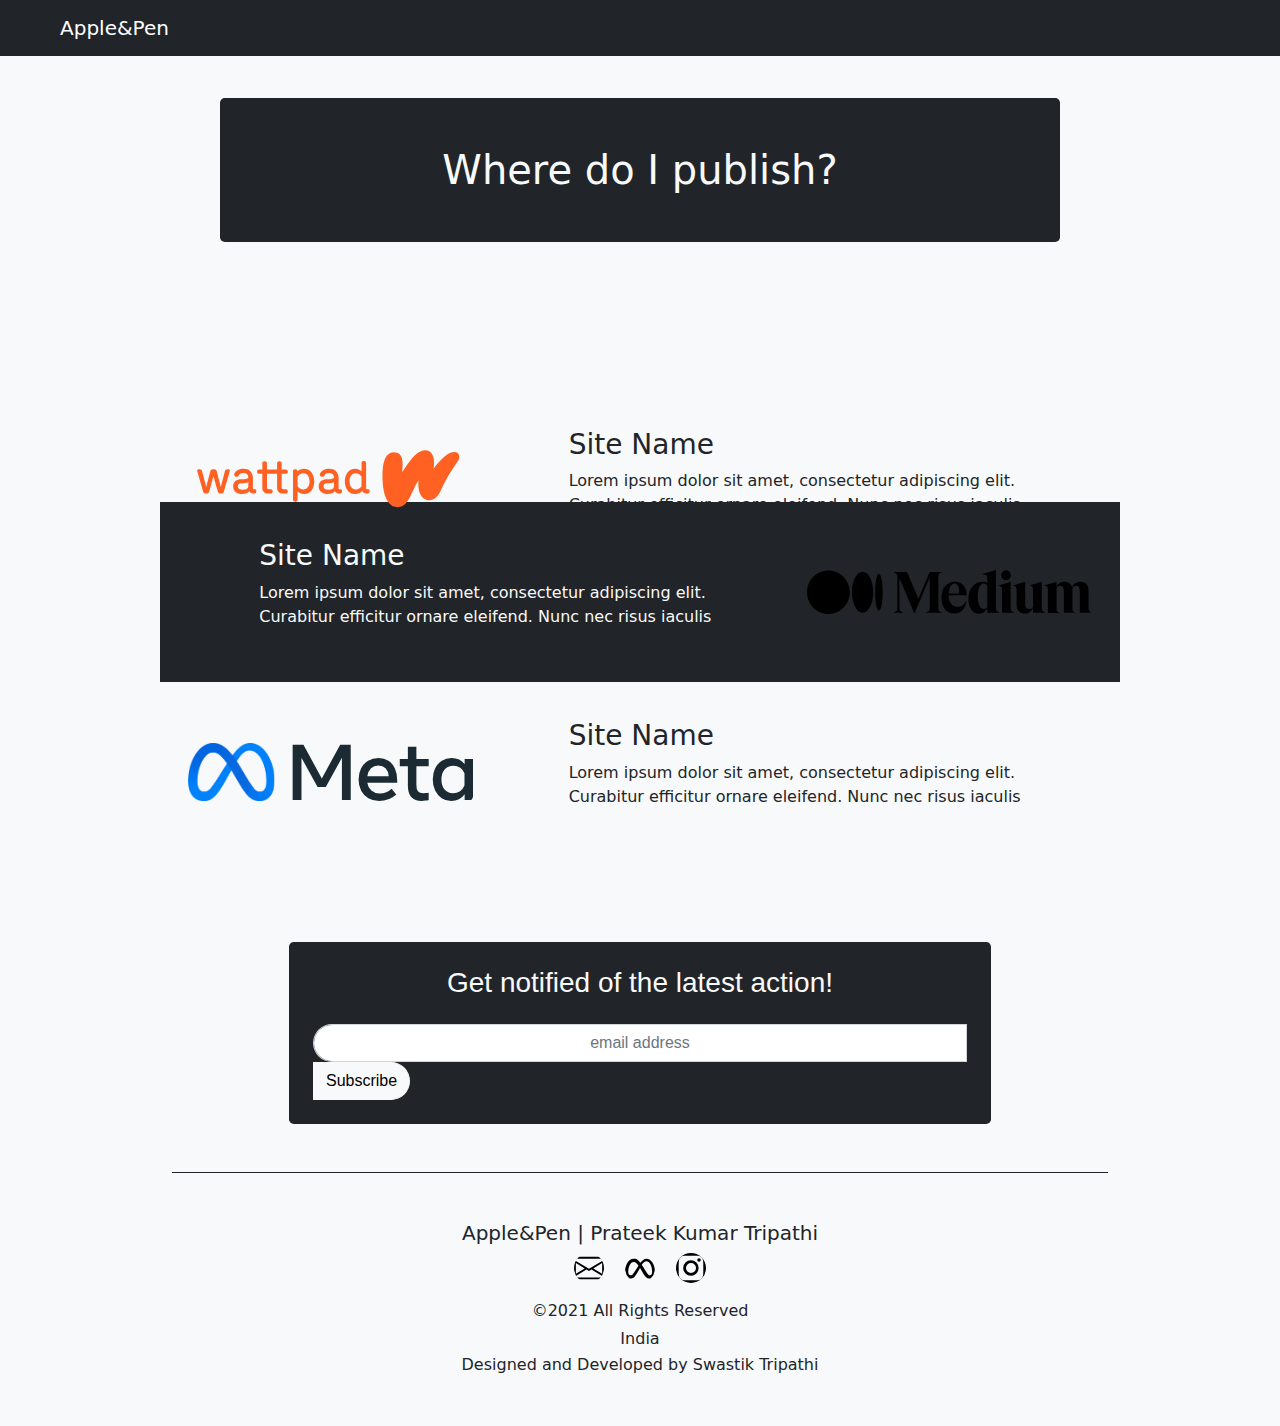
==== read.html @ c9ad8d78 "Update read.html" ====
<!doctype html>
<html lang="en">
  <head>
    <meta charset="UTF-8">
    <meta name="viewport" content="width=device-width, initial-scale=1.0">
    <title>Apple&Pen</title>
    <link rel="icon" type="image/x-icon" href="./assets/images/favicon.ico">
    
    <link rel="stylesheet" href="./vendor/bootstrap/bootstrap.css">
    <link rel="stylesheet" href="./assets/styles.css">
    
    <style>
      a:hover {
        text-decoration: none;
      }
    </style>
  </head>
  <body class="bg-light">
    <div id="mainBody" class="container-fluid">
      <nav class="navbar navbar-expand-lg fixed-top navbar-dark bg-dark">
        <div class="container-fluid mx-md-5">
          <a class="navbar-brand" href="./index.html">
            <img src=""><span>Apple&Pen</span>
          </a>          
        </div>
      </nav>
      
      <h1 class="bg-dark text-light text-center p-2 p-md-5 my-2 m-md-5 rounded-3">Where do I publish?</h1>
      
      <div id="publishers" style="margin-top: 5rem; margin-bottom: 5rem;">
        <a href="#">
          <div class="row bg-light text-dark p-1 p-md-3">
            <div class="col col-4 d-flex justify-content-center align-items-center">
              <img src="./assets/images/wattpad-logo-colored.svg" alt="publisher" class="img img-fluid w-100 h-100 rounded-3">
            </div>
            <div class="col col-8 d-flex justify-content-center align-items-center">
              <div>
                <h3>Site Name</h3>
                <p>Lorem ipsum dolor sit amet, consectetur adipiscing elit. <br/>Curabitur efficitur ornare eleifend. Nunc nec risus iaculis</p>
              </div>
            </div>
          </div>
        </a>
        <a href="#">
          <div class="row bg-dark text-light p-1 p-md-3">
            <div class="col col-8 d-flex justify-content-center align-items-center">
              <div>
                <h3>Site Name</h3>
                <p>Lorem ipsum dolor sit amet, consectetur adipiscing elit. <br/>Curabitur efficitur ornare eleifend. Nunc nec risus iaculis</p>
              </div>
            </div>
            <div class="col col-4 d-flex justify-content-center align-items-center">
              <img src="./assets/images/medium-logo-colored.svg" alt="publisher" class="img img-fluid w-100 rounded-3">
            </div>
          </div>
        </a>
        <a href="#">
          <div class="row bg-light text-dark p-1 p-md-3">
            <div class="col col-4 d-flex justify-content-center align-items-center">
              <img src="./assets/images/meta-logo-colored.svg" alt="publisher" class="img img-fluid w-100 rounded-3">
            </div>
            <div class="col col-8 d-flex justify-content-center align-items-center">
              <div>
                <h3>Site Name</h3>
                <p>Lorem ipsum dolor sit amet, consectetur adipiscing elit. <br/>Curabitur efficitur ornare eleifend. Nunc nec risus iaculis</p>
              </div>
            </div>
          </div>
        </a>
			</div>
      
			<!-- Mailchimp subscribe form -->
      <section id="subscribe" class="subscribe p-4 mt-0 mb-5 rounded-3 bg-dark text-light w-75 mx-auto">
				<!-- Begin Mailchimp Signup Form -->
				<link href="//cdn-images.mailchimp.com/embedcode/horizontal-slim-10_7.css" rel="stylesheet" type="text/css">
				<style type="text/css">
					#mc_embed_signup{background:#fff; clear:left; font:14px Helvetica,Arial,sans-serif; width:100%;}
					/* Add your own Mailchimp form style overrides in your site stylesheet or in this style block.
						 We recommend moving this block and the preceding CSS link to the HEAD of your HTML file. */
				</style>
				<div id="mc_embed_signup" class="bg-dark text-light">
					<h3 class="text-center mb-2">Get notified of the latest action!</h3>
					<form action="https://github.us20.list-manage.com/subscribe/post?u=c9822c4c4043ec5ae8eb82629&amp;id=b5cadbae41" method="post" id="mc-embedded-subscribe-form" name="mc-embedded-subscribe-form" class="validate" target="_blank" novalidate>
						<div id="mc_embed_signup_scroll">
							<label for="mce-EMAIL"></label>
							<input type="email" value="" name="EMAIL" class="email rounded-pill rounded-end form-control px-2 text-center" id="mce-EMAIL" placeholder="email address" required>
							<!-- real people should not fill this in and expect good things - do not remove this or risk form bot signups-->
							<div style="position: absolute; left: -5000px;" aria-hidden="true"><input type="text" name="b_c9822c4c4043ec5ae8eb82629_b5cadbae41" tabindex="-1" value=""></div>
							<div class="clear"><input type="submit" value="Subscribe" name="subscribe" id="mc-embedded-subscribe" class="button btn btn-light bg-light rounded-pill rounded-start"></div>
						</div>
					</form>
				</div>
				<!--End mc_embed_signup-->
			</section>


      <footer class="text-center p-5">
        <h5><a href="#">Apple&Pen | Prateek&nbsp;Kumar&nbsp;Tripathi</a></h5>
        <div id="social" class="mb-3 text-center mb-1">            
            <a href="#"><img src="./assets/images/envelope.svg" alt="gmail-social" class="mx-2 b rounded-circle"></a>
            <a href="#"><img src="./assets/images/meta.svg" alt="meta-social" class="mx-2 b rounded-circle"></a>
            <a href="#"><img src="./assets/images/instagram.svg" alt="insta-social" class="mx-2 b rounded-circle"></a>
          </div>
        <p class="mb-1">&copy;2021 All Rights Reserved</p>
        <p class="mb-1">India</p>
        <h6 class="mb-1">Designed and Developed by <span class="text-dark">Swastik&nbsp;Tripathi</span><a href="#"><img src=""></a></h6>
      </footer>
      
    </div>
    
    <script src="./vendor/jquery/jquery3.6.0.js"></script>
    <script src="./vendor/bootstrap/bootstrap.bundle.js"></script>
    <script src="./assets/scripts.js"></script>
  </body>
</html>
---- assets/styles.css ----
body {
    height: 100%;
    padding-top: 50px;
}
a, a:hover {
    color: rgba(var(--bs-dark-rgb));
}
a {
    text-decoration: none;
}
a:hover {
    text-decoration: underline;
}
@media (min-width: 768px) {
    #mainBody {
        width: 75%;
    }
}
header {
    height: 100vh;
    background: #ffffff url('./images/headerImg2.jpg') center no-repeat;
    background-attachment: fixed;
    background-size: cover;
}
#headerHero {
    width: 75%;
}
#social img {
    width: 30px;
}

section {
    padding: 5rem 2rem 5rem 2rem !important;
}

#aboutMe {
    background: #ffffff url("./images/aboutMeImg.jpg") center no-repeat;
    background-size: cover;
    background-attachment: fixed;
}

#news h1 {
    position: relative;
}
@media (min-width: 768px) {
    #news h1 {
    transform: rotate(270deg);
    }
}

#works div.position-absolute {
    width: 90%;
    height: 40%;
    bottom: -250px;
    right: 0;
    transition: all 0.4s ease-in-out;
}
#works div.position-relative img {
    transition: all 0.2s ease-in-out;
}
#works .overlay {
    transition: all 0.2s ease-in-out;
}
#works div.position-relative:hover .overlay {
    position: fixed;
    width: 100%;
    height: 100%;
    top: 0;
    left: 0;
    right: 0;
    bottom: 0;
    background-color: rgba(248,249,250,0.3);
}
#works div.position-relative:hover div.position-absolute {
    bottom: 0;
    right: 0;
  }
  

#testimonials {
    margin-bottom: 5rem;
}
.testimonials .testimonials-carousel, .testimonials .testimonials-slider {
    overflow: hidden;
  }
.testimonials .testimonials-carousel, .testimonials .testimonials-slider {
    overflow: hidden;
}
.testimonials .testimonial-item {
    box-sizing: content-box;
    text-align: center;
    min-height: 320px;
}
.testimonials .testimonial-item .testimonial-img {
    width: 90px;
    border-radius: 50%;
    margin: 0 auto;
}
.testimonials .testimonial-item h3 {
    font-size: 18px;
    font-weight: bold;
    margin: 10px 0 5px 0;
    color: #111;
}
.testimonials .testimonial-item h4 {
    font-size: 14px;
    color: #999;
    margin: 0;
}
.testimonials .testimonial-item .quote-icon-left, .testimonials .testimonial-item .quote-icon-right {
    color: #d5e9f2;
    font-size: 26px;
}
.testimonials .testimonial-item .quote-icon-left {
    display: inline-block;
    left: -5px;
    position: relative;
}
.testimonials .testimonial-item .quote-icon-right {
    display: inline-block;
    right: -5px;
    position: relative;
    top: 10px;
}
.testimonials .testimonial-item p {
    font-style: italic;
    margin: 0 15px 15px 15px;
    padding: 20px;
    background: #fff;
    position: relative;
    margin-bottom: 35px;
    border-radius: 6px;
    box-shadow: 0px 2px 15px rgba(0, 0, 0, 0.1);
}
.testimonials .testimonial-item p::after {
    content: "";
    width: 0;
    height: 0;
    border-top: 20px solid #fff;
    border-right: 20px solid transparent;
    border-left: 20px solid transparent;
    position: absolute;
    bottom: -20px;
    left: calc(50% - 20px);
}
.testimonials .swiper-pagination {
    margin-top: 20px;
    position: relative;
}
.testimonials .swiper-pagination .swiper-pagination-bullet {
    width: 12px;
    height: 12px;
    background-color: #fff;
    opacity: 1;
    border: 1px solid #67b0d1;
}
.testimonials .swiper-pagination .swiper-pagination-bullet-active {
    background-color: #67b0d1;
}

#publishers > a > div{
    height: 30vh;
}
@media (min-width: 768px) {
    #publishers > a > div{
        height: 20vh;
    }
}

footer {
    border-top: 1px solid rgba(var(--bs-dark-rgb));
}
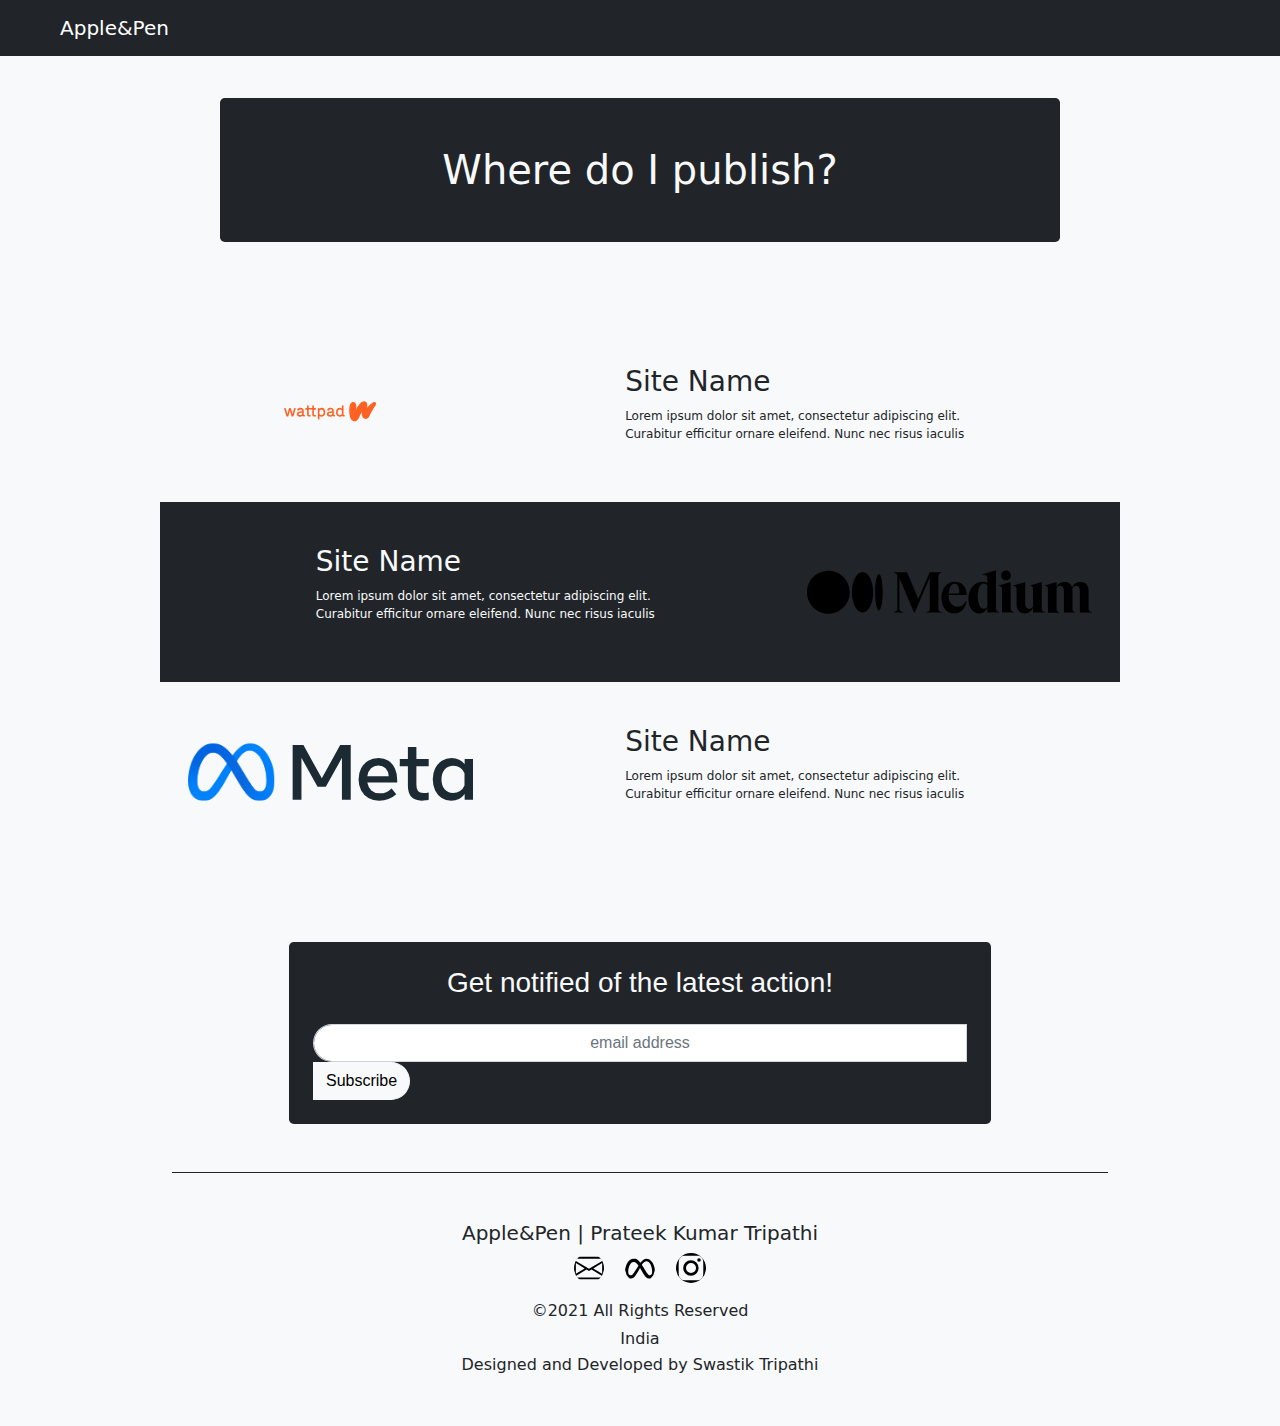
==== commit 0b3fefec: "Update read.html" ====
--- a/read.html
+++ b/read.html
@@ -31,7 +31,7 @@
         <a href="#">
           <div class="row bg-light text-dark p-1 p-md-3">
             <div class="col col-4 d-flex justify-content-center align-items-center">
-              <img src="./assets/images/wattpad-logo-colored.svg" alt="publisher" class="img img-fluid w-100 h-100 rounded-3">
+              <img src="./assets/images/wattpad-logo-colored.svg" alt="publisher" class="img img-fluid rounded-3">
             </div>
             <div class="col col-8 d-flex justify-content-center align-items-center">
               <div>
@@ -50,14 +50,14 @@
               </div>
             </div>
             <div class="col col-4 d-flex justify-content-center align-items-center">
-              <img src="./assets/images/medium-logo-colored.svg" alt="publisher" class="img img-fluid w-100 rounded-3">
+              <img src="./assets/images/medium-logo-colored.svg" alt="publisher" class="img img-fluid rounded-3">
             </div>
           </div>
         </a>
         <a href="#">
           <div class="row bg-light text-dark p-1 p-md-3">
             <div class="col col-4 d-flex justify-content-center align-items-center">
-              <img src="./assets/images/meta-logo-colored.svg" alt="publisher" class="img img-fluid w-100 rounded-3">
+              <img src="./assets/images/meta-logo-colored.svg" alt="publisher" class="img img-fluid rounded-3">
             </div>
             <div class="col col-8 d-flex justify-content-center align-items-center">
               <div>
--- a/assets/styles.css
+++ b/assets/styles.css
@@ -160,12 +160,16 @@
 
 #publishers > a > div{
     height: 30vh;
+    font-size: 75%;
 }
 @media (min-width: 768px) {
     #publishers > a > div{
         height: 20vh;
     }
 }
+#publishers img {
+    height: 100px;
+}
 
 footer {
     border-top: 1px solid rgba(var(--bs-dark-rgb));
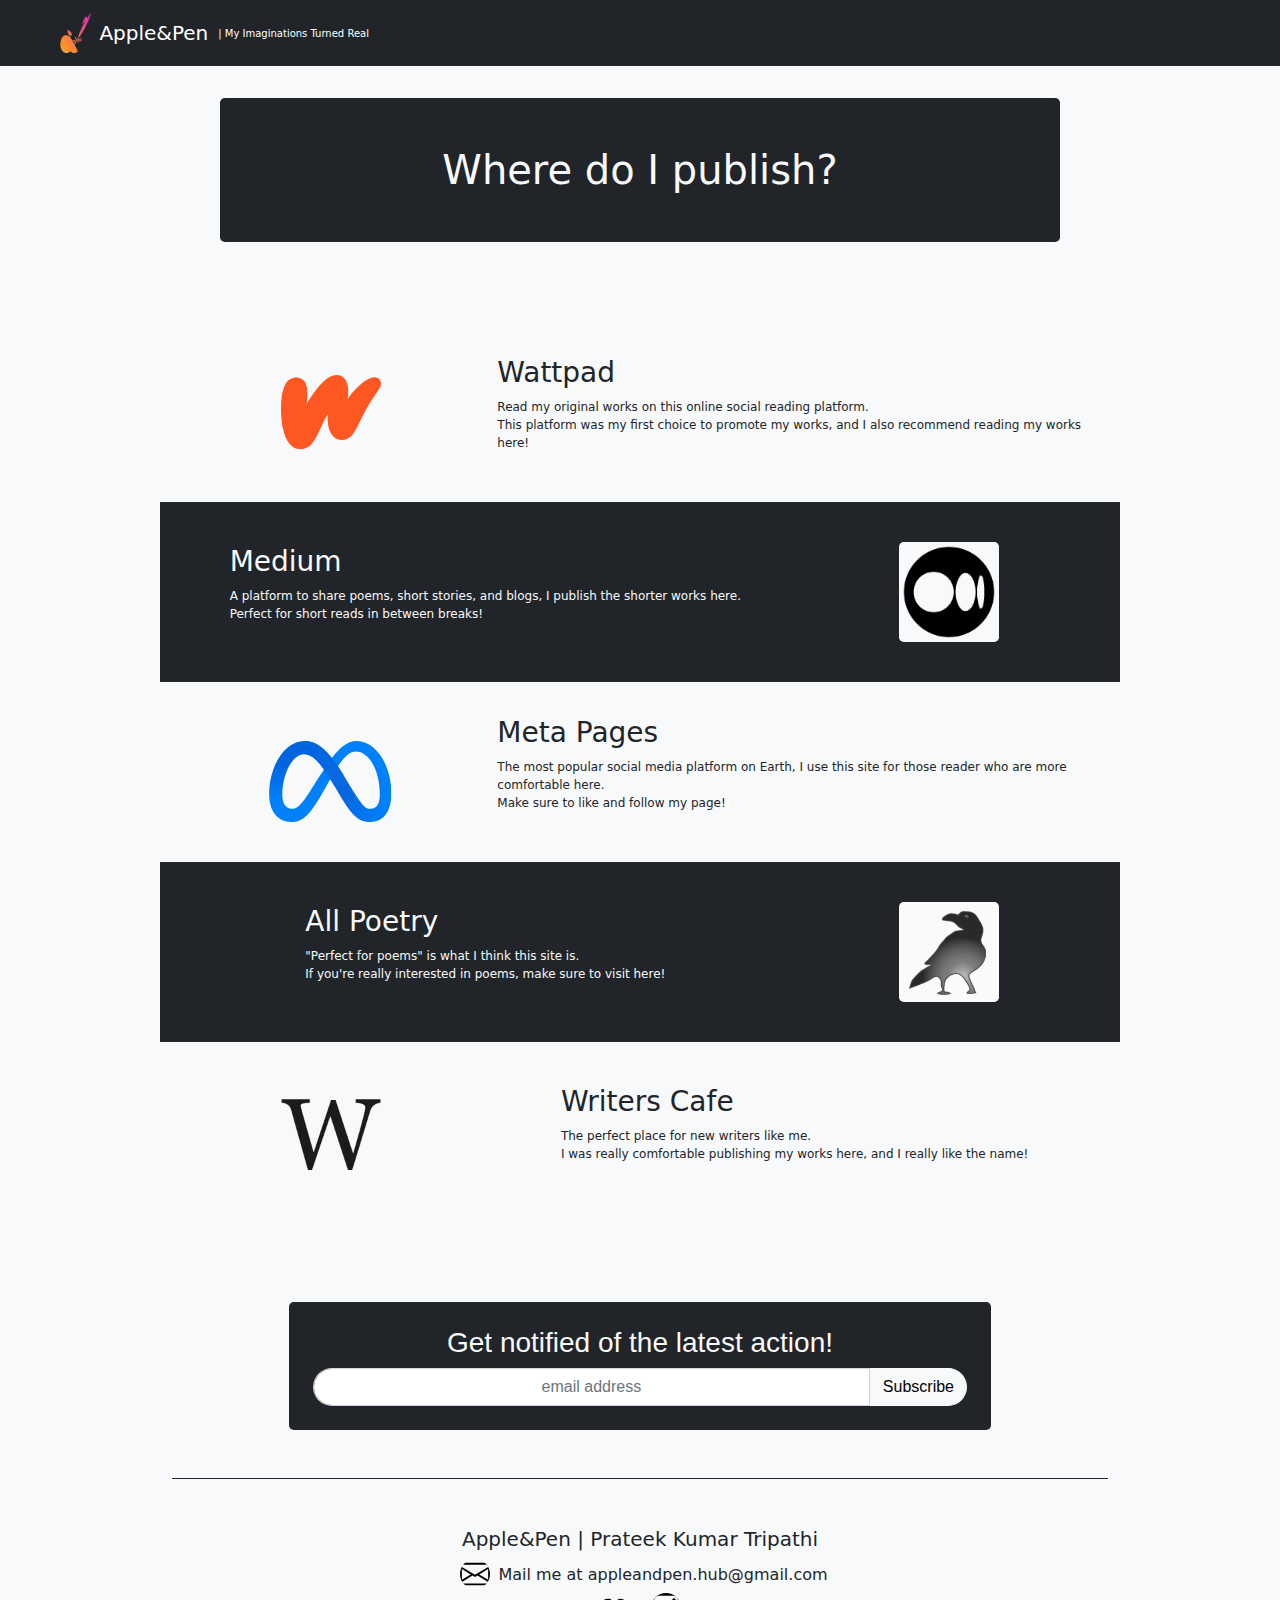
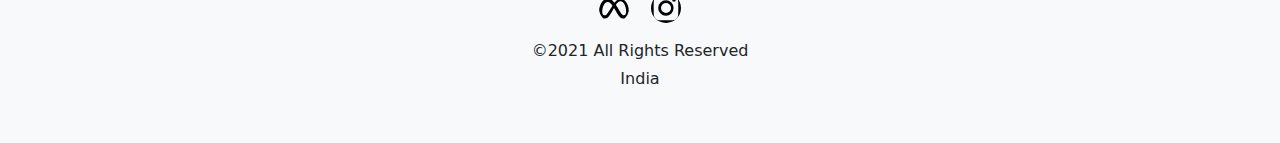
==== commit 6b66aada: "Add files via upload" ====
--- a/read.html
+++ b/read.html
@@ -4,7 +4,7 @@
     <meta charset="UTF-8">
     <meta name="viewport" content="width=device-width, initial-scale=1.0">
     <title>Apple&Pen</title>
-    <link rel="icon" type="image/x-icon" href="./assets/images/favicon.ico">
+    <link rel="icon" type="image/x-icon" href="assets/images/favicon.png">
     
     <link rel="stylesheet" href="./vendor/bootstrap/bootstrap.css">
     <link rel="stylesheet" href="./assets/styles.css">
@@ -19,50 +19,76 @@
     <div id="mainBody" class="container-fluid">
       <nav class="navbar navbar-expand-lg fixed-top navbar-dark bg-dark">
         <div class="container-fluid mx-md-5">
-          <a class="navbar-brand" href="./index.html">
-            <img src=""><span>Apple&Pen</span>
-          </a>          
+          <a class="navbar-brand d-flex align-items-center" href="#">
+            <img src="assets/images/favicon.png" class="me-2" style="height:40px"><span>Apple&Pen</span><span class="d-md-inline-block" style="font-size:50%; display:none">&emsp;| My Imaginations Turned Real</span>
+          </a>
         </div>
       </nav>
       
       <h1 class="bg-dark text-light text-center p-2 p-md-5 my-2 m-md-5 rounded-3">Where do I publish?</h1>
       
       <div id="publishers" style="margin-top: 5rem; margin-bottom: 5rem;">
-        <a href="#">
-          <div class="row bg-light text-dark p-1 p-md-3">
+        <a href="https://www.wattpad.com/user/PrateekKumarTripathi">
+          <div class="row bg-light text-dark p-1 p-md-3 p-md-3">
             <div class="col col-4 d-flex justify-content-center align-items-center">
               <img src="./assets/images/wattpad-logo-colored.svg" alt="publisher" class="img img-fluid rounded-3">
             </div>
             <div class="col col-8 d-flex justify-content-center align-items-center">
               <div>
-                <h3>Site Name</h3>
-                <p>Lorem ipsum dolor sit amet, consectetur adipiscing elit. <br/>Curabitur efficitur ornare eleifend. Nunc nec risus iaculis</p>
+                <h3>Wattpad</h3>
+                <p>Read my original works on this online social reading platform.<br/>This platform was my first choice to promote my works, and I also recommend reading my works here!</p>
               </div>
             </div>
           </div>
         </a>
-        <a href="#">
-          <div class="row bg-dark text-light p-1 p-md-3">
+        <a href="https://therealprateek.medium.com/">
+          <div class="row bg-dark text-light p-1 p-md-3 p-md-3">
             <div class="col col-8 d-flex justify-content-center align-items-center">
               <div>
-                <h3>Site Name</h3>
-                <p>Lorem ipsum dolor sit amet, consectetur adipiscing elit. <br/>Curabitur efficitur ornare eleifend. Nunc nec risus iaculis</p>
+                <h3>Medium</h3>
+                <p>A platform to share poems, short stories, and blogs, I publish the shorter works here.<br/>Perfect for short reads in between breaks!</p>
               </div>
             </div>
             <div class="col col-4 d-flex justify-content-center align-items-center">
-              <img src="./assets/images/medium-logo-colored.svg" alt="publisher" class="img img-fluid rounded-3">
+              <img src="./assets/images/medium-logo-colored.png" alt="publisher" class="img img-fluid rounded-3">
             </div>
           </div>
         </a>
         <a href="#">
-          <div class="row bg-light text-dark p-1 p-md-3">
+          <div class="row bg-light text-dark p-1 p-md-3 p-md-3">
             <div class="col col-4 d-flex justify-content-center align-items-center">
               <img src="./assets/images/meta-logo-colored.svg" alt="publisher" class="img img-fluid rounded-3">
             </div>
             <div class="col col-8 d-flex justify-content-center align-items-center">
               <div>
-                <h3>Site Name</h3>
-                <p>Lorem ipsum dolor sit amet, consectetur adipiscing elit. <br/>Curabitur efficitur ornare eleifend. Nunc nec risus iaculis</p>
+                <h3>Meta Pages</h3>
+                <p>The most popular social media platform on Earth, I use this site for those reader who are more comfortable here.<br/>Make sure to like and follow my page!</p>
+              </div>
+            </div>
+          </div>
+        </a>
+        <a href="https://allpoetry.com/Prateek_Kumar_Tripathi">
+          <div class="row bg-dark text-light p-1 p-md-3 p-md-3">
+            <div class="col col-8 d-flex justify-content-center align-items-center">
+              <div>
+                <h3>All Poetry</h3>
+                <p>"Perfect for poems" is what I think this site is.<br>If you're really interested in poems, make sure to visit here!</p>
+              </div>
+            </div>
+            <div class="col col-4 d-flex justify-content-center align-items-center">
+              <img src="./assets/images/allpoetry-logo-colored.png" alt="publisher" class="img img-fluid rounded-3">
+            </div>
+          </div>
+        </a>
+        <a href="https://www.writerscafe.org/therealprateek">
+          <div class="row bg-light text-dark p-1 p-md-3 p-md-3">
+            <div class="col col-4 d-flex justify-content-center align-items-center">
+              <img src="./assets/images/writerscafe-logo-colored.png" alt="publisher" class="img img-fluid rounded-3">
+            </div>
+            <div class="col col-8 d-flex justify-content-center align-items-center">
+              <div>
+                <h3>Writers Cafe</h3>
+                <p>The perfect place for new writers like me.<br/>I was really comfortable publishing my works here, and I really like the name!</p>
               </div>
             </div>
           </div>
@@ -96,15 +122,44 @@
 
       <footer class="text-center p-5">
         <h5><a href="#">Apple&Pen | Prateek&nbsp;Kumar&nbsp;Tripathi</a></h5>
-        <div id="social" class="mb-3 text-center mb-1">            
-            <a href="#"><img src="./assets/images/envelope.svg" alt="gmail-social" class="mx-2 b rounded-circle"></a>
-            <a href="#"><img src="./assets/images/meta.svg" alt="meta-social" class="mx-2 b rounded-circle"></a>
-            <a href="#"><img src="./assets/images/instagram.svg" alt="insta-social" class="mx-2 b rounded-circle"></a>
+        <img src="assets/images/envelope.svg" alt="gmail-social" class="mx-2 mb-1 rounded-circle"><p class="d-inline-block mb-1">Mail me at appleandpen.hub@gmail.com</p>
+        <div id="social" class="mb-3 text-center mb-1">
+            <a href="https://"><img src="assets/images/meta.svg" alt="meta-social" class="mx-2 b rounded-circle"></a>
+            <a href="https://instagram.com/therealprateek"><img src="assets/images/instagram.svg" alt="insta-social" class="mx-2 b rounded-circle"></a>
           </div>
         <p class="mb-1">&copy;2021 All Rights Reserved</p>
         <p class="mb-1">India</p>
-        <h6 class="mb-1">Designed and Developed by <span class="text-dark">Swastik&nbsp;Tripathi</span><a href="#"><img src=""></a></h6>
       </footer>
+
+      <button type="button" class="btn btn-danger btn-floating btn-lg" id="btn-back-to-top">
+        <i class="fas fa-arrow-up"><svg xmlns="http://www.w3.org/2000/svg" width="16" height="16" fill="currentColor" class="bi bi-arrow-up" viewBox="0 0 16 16">
+          <path fill-rule="evenodd" d="M8 15a.5.5 0 0 0 .5-.5V2.707l3.146 3.147a.5.5 0 0 0 .708-.708l-4-4a.5.5 0 0 0-.708 0l-4 4a.5.5 0 1 0 .708.708L7.5 2.707V14.5a.5.5 0 0 0 .5.5z"/>
+        </svg></i>
+      </button>
+      <script>let mybutton = document.getElementById("btn-back-to-top");
+
+        // When the user scrolls down 20px from the top of the document, show the button
+        window.onscroll = function () {
+          scrollFunction();
+        };
+        
+        function scrollFunction() {
+          if (
+            document.body.scrollTop > 20 ||
+            document.documentElement.scrollTop > 20
+          ) {
+            mybutton.style.display = "block";
+          } else {
+            mybutton.style.display = "none";
+          }
+        }
+        // When the user clicks on the button, scroll to the top of the document
+        mybutton.addEventListener("click", backToTop);
+        
+        function backToTop() {
+          document.body.scrollTop = 0;
+          document.documentElement.scrollTop = 0;
+        }</script>
       
     </div>
     
--- a/assets/styles.css
+++ b/assets/styles.css
@@ -25,7 +25,33 @@
 #headerHero {
     width: 75%;
 }
-#social img {
+#socialHeader img {
+    width: 25px;
+}
+@media (max-width:450px) {
+    #headerHero h1 {
+        font-size: 1.2rem;
+        font-weight: bold;
+    }
+    #headerHero h5 {
+        font-size: 0.8rem;
+        font-weight: bold;
+    }
+}
+@media (min-width:450px) and (max-width: 992px) {
+    #headerHero h1 {
+        font-size: 1.2rem;
+        font-weight: bold;
+    }
+    #headerHero h5 {
+        font-size: 0.8rem;
+        font-weight: bold;
+    }
+    #profileImg {
+        max-width: 40%;
+    }
+}
+footer img {
     width: 30px;
 }
 
@@ -33,10 +59,21 @@
     padding: 5rem 2rem 5rem 2rem !important;
 }
 
+#announcement {
+    margin: 5rem auto;
+    height: 40vh;
+    background: #ffffff url('./images/announcementBg.jpg') center no-repeat;
+    background-size: cover;
+}
+
 #aboutMe {
-    background: #ffffff url("./images/aboutMeImg.jpg") center no-repeat;
+    background: #ffffff url("./images/aboutMeImg.png") center no-repeat;
     background-size: cover;
     background-attachment: fixed;
+}
+#aboutMe > div {
+    opacity: 0.6;
+    padding: 5rem 2rem;
 }
 
 #news h1 {
@@ -89,7 +126,8 @@
 .testimonials .testimonial-item {
     box-sizing: content-box;
     text-align: center;
-    min-height: 320px;
+    padding-top: 2rem;
+    padding-bottom: 2rem;
 }
 .testimonials .testimonial-item .testimonial-img {
     width: 90px;
@@ -158,6 +196,27 @@
     background-color: #67b0d1;
 }
 
+@media (min-width: 768px) {
+    #mc_embed_signup_scroll {
+        display: flex;
+    }
+    #mce-EMAIL {
+        border-top-left-radius: 100px;
+        border-bottom-left-radius: 100px;
+    }
+    #mc-embedded-subscribe {
+        border-top-right-radius: 100px;
+        border-bottom-right-radius: 100px;
+    }
+}
+
+#btn-back-to-top {
+    position: fixed;
+    bottom: 20px;
+    right: 20px;
+    display: none;
+  }
+
 #publishers > a > div{
     height: 30vh;
     font-size: 75%;
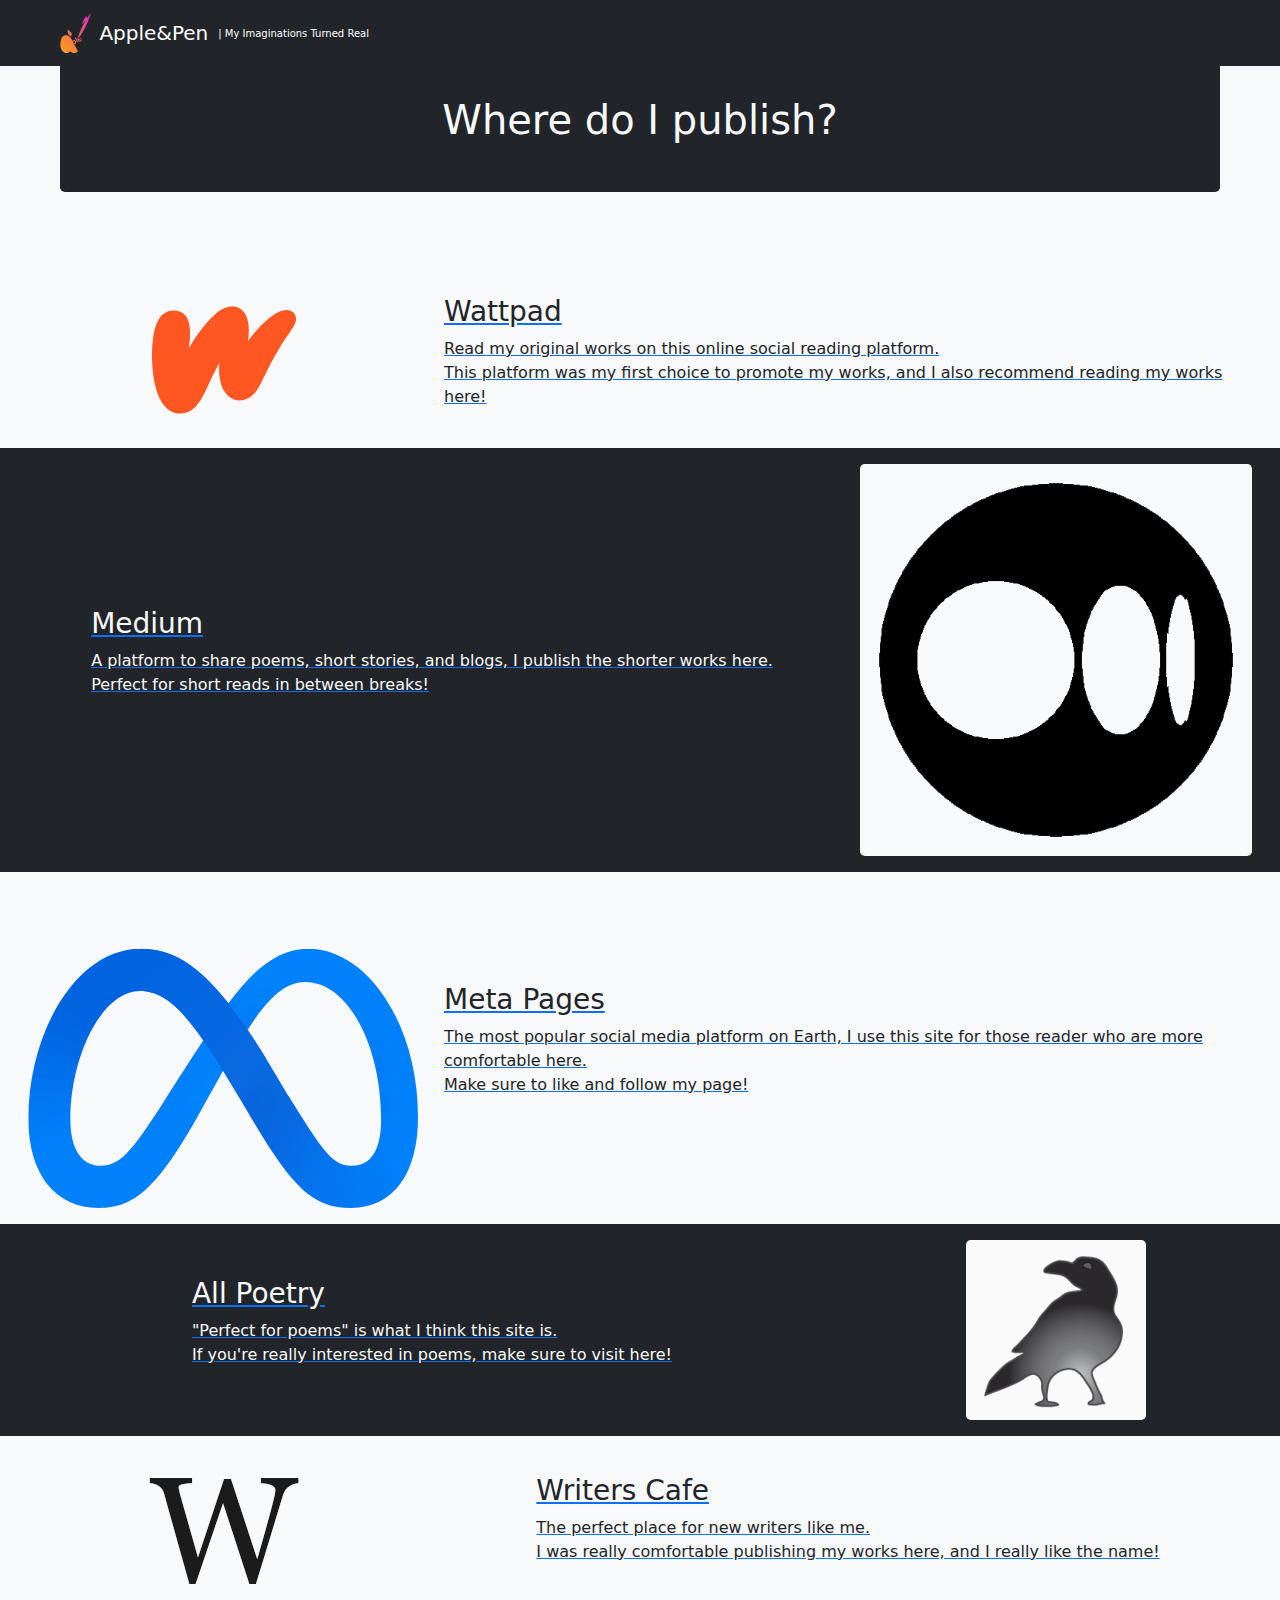
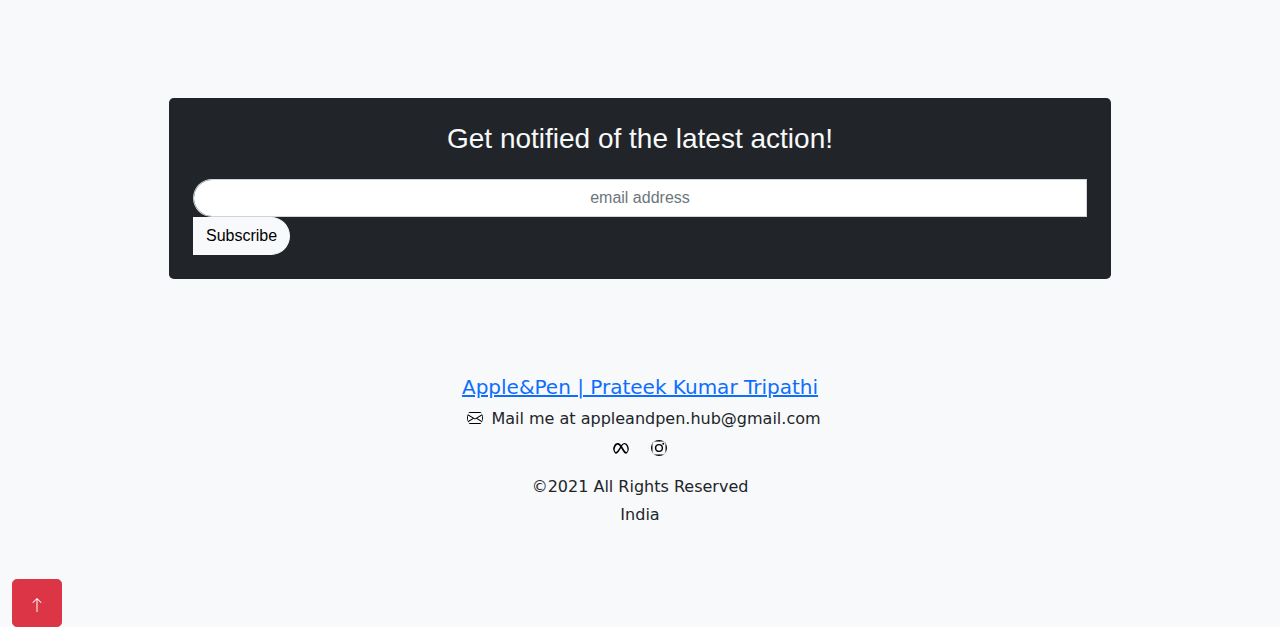
==== commit 59a15e72: "Add files via upload" ====
--- a/read.html
+++ b/read.html
@@ -19,13 +19,13 @@
     <div id="mainBody" class="container-fluid">
       <nav class="navbar navbar-expand-lg fixed-top navbar-dark bg-dark">
         <div class="container-fluid mx-md-5">
-          <a class="navbar-brand d-flex align-items-center" href="#">
+          <a class="navbar-brand d-flex align-items-center" href="./index.html">
             <img src="assets/images/favicon.png" class="me-2" style="height:40px"><span>Apple&Pen</span><span class="d-md-inline-block" style="font-size:50%; display:none">&emsp;| My Imaginations Turned Real</span>
           </a>
         </div>
       </nav>
       
-      <h1 class="bg-dark text-light text-center p-2 p-md-5 my-2 m-md-5 rounded-3">Where do I publish?</h1>
+      <h1 class="bg-dark text-light text-center p-2 p-md-5 my-4 m-md-5 rounded-3">Where do I publish?</h1>
       
       <div id="publishers" style="margin-top: 5rem; margin-bottom: 5rem;">
         <a href="https://www.wattpad.com/user/PrateekKumarTripathi">
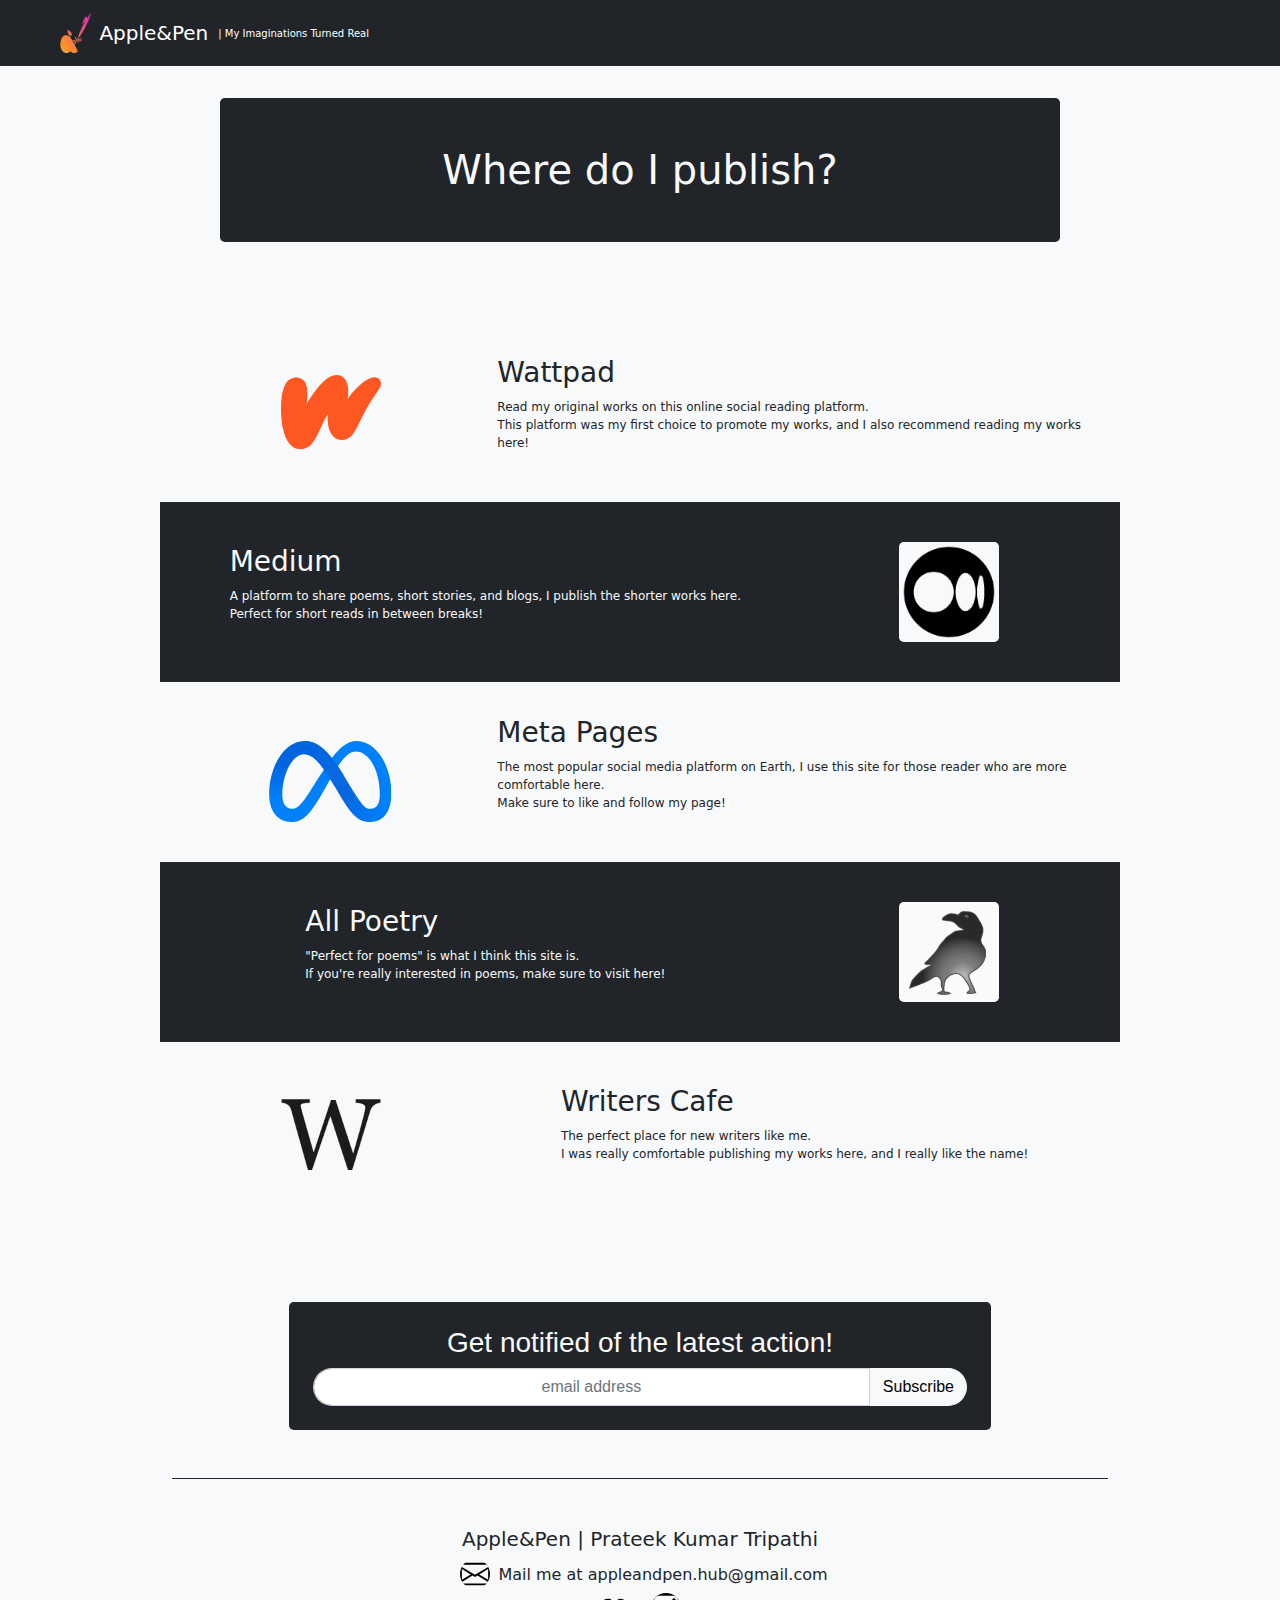
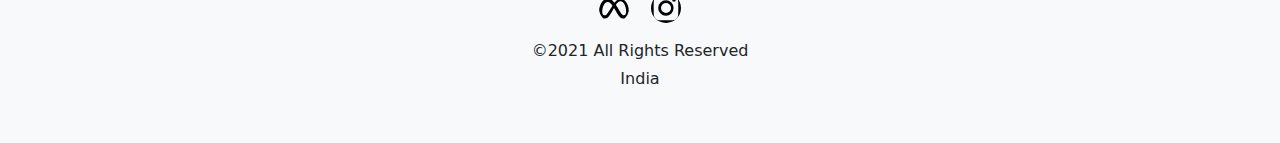
==== commit 3599b6a3: "Update read.html" ====
--- a/read.html
+++ b/read.html
@@ -98,7 +98,7 @@
 			<!-- Mailchimp subscribe form -->
       <section id="subscribe" class="subscribe p-4 mt-0 mb-5 rounded-3 bg-dark text-light w-75 mx-auto">
 				<!-- Begin Mailchimp Signup Form -->
-				<link href="//cdn-images.mailchimp.com/embedcode/horizontal-slim-10_7.css" rel="stylesheet" type="text/css">
+				<!-- <link href="//cdn-images.mailchimp.com/embedcode/horizontal-slim-10_7.css" rel="stylesheet" type="text/css"> -->
 				<style type="text/css">
 					#mc_embed_signup{background:#fff; clear:left; font:14px Helvetica,Arial,sans-serif; width:100%;}
 					/* Add your own Mailchimp form style overrides in your site stylesheet or in this style block.
--- a/assets/styles.css
+++ b/assets/styles.css
@@ -0,0 +1,239 @@
+#pre-loader {
+    height: 100vh;
+    width: 100%;
+}
+body {
+    height: 100%;
+    padding-top: 50px;
+}
+a, a:hover {
+    color: rgba(var(--bs-dark-rgb));
+}
+a {
+    text-decoration: none;
+}
+a:hover {
+    text-decoration: underline;
+}
+@media (min-width: 768px) {
+    #mainBody {
+        width: 75%;
+    }
+}
+header {
+    height: 100vh;
+    background: #ffffff url('./images/headerImg2.jpg') center no-repeat;
+    background-attachment: fixed;
+    background-size: cover;
+}
+#headerHero {
+    width: 75%;
+}
+#socialHeader img {
+    width: 25px;
+}
+@media (max-width:450px) {
+    #headerHero h1 {
+        font-size: 1.2rem;
+        font-weight: bold;
+    }
+    #headerHero h5 {
+        font-size: 0.8rem;
+        font-weight: bold;
+    }
+}
+@media (min-width:450px) and (max-width: 992px) {
+    #headerHero h1 {
+        font-size: 1.2rem;
+        font-weight: bold;
+    }
+    #headerHero h5 {
+        font-size: 0.8rem;
+        font-weight: bold;
+    }
+    #profileImg {
+        max-width: 40%;
+    }
+}
+footer img {
+    width: 30px;
+}
+
+section {
+    padding: 5rem 2rem 5rem 2rem !important;
+}
+
+#announcement {
+    margin: 5rem auto;
+    height: 40vh;
+    background: #ffffff url('./images/announcementBg.jpg') center no-repeat;
+    background-size: cover;
+}
+
+#aboutMe {
+    background: #ffffff url("./images/aboutMeImg.png") center no-repeat;
+    background-size: cover;
+    background-attachment: fixed;
+}
+#aboutMe > div {
+    opacity: 0.6;
+    padding: 5rem 2rem;
+}
+
+#news h1 {
+    position: relative;
+}
+@media (min-width: 768px) {
+    #news h1 {
+    transform: rotate(270deg);
+    }
+}
+
+#works div.position-absolute {
+    width: 90%;
+    height: 40%;
+    bottom: -250px;
+    right: 0;
+    transition: all 0.4s ease-in-out;
+}
+#works div.position-relative img {
+    transition: all 0.2s ease-in-out;
+}
+#works .overlay {
+    transition: all 0.2s ease-in-out;
+}
+#works div.position-relative:hover .overlay {
+    position: fixed;
+    width: 100%;
+    height: 100%;
+    top: 0;
+    left: 0;
+    right: 0;
+    bottom: 0;
+    background-color: rgba(248,249,250,0.3);
+}
+#works div.position-relative:hover div.position-absolute {
+    bottom: 0;
+    right: 0;
+  }
+  
+
+#testimonials {
+    margin-bottom: 5rem;
+}
+.testimonials .testimonials-carousel, .testimonials .testimonials-slider {
+    overflow: hidden;
+  }
+.testimonials .testimonials-carousel, .testimonials .testimonials-slider {
+    overflow: hidden;
+}
+.testimonials .testimonial-item {
+    box-sizing: content-box;
+    text-align: center;
+    padding-top: 2rem;
+    padding-bottom: 2rem;
+}
+.testimonials .testimonial-item .testimonial-img {
+    width: 90px;
+    border-radius: 50%;
+    margin: 0 auto;
+}
+.testimonials .testimonial-item h3 {
+    font-size: 18px;
+    font-weight: bold;
+    margin: 10px 0 5px 0;
+    color: #111;
+}
+.testimonials .testimonial-item h4 {
+    font-size: 14px;
+    color: #999;
+    margin: 0;
+}
+.testimonials .testimonial-item .quote-icon-left, .testimonials .testimonial-item .quote-icon-right {
+    color: #d5e9f2;
+    font-size: 26px;
+}
+.testimonials .testimonial-item .quote-icon-left {
+    display: inline-block;
+    left: -5px;
+    position: relative;
+}
+.testimonials .testimonial-item .quote-icon-right {
+    display: inline-block;
+    right: -5px;
+    position: relative;
+    top: 10px;
+}
+.testimonials .testimonial-item p {
+    font-style: italic;
+    margin: 0 15px 15px 15px;
+    padding: 20px;
+    background: #fff;
+    position: relative;
+    margin-bottom: 35px;
+    border-radius: 6px;
+    box-shadow: 0px 2px 15px rgba(0, 0, 0, 0.1);
+}
+.testimonials .testimonial-item p::after {
+    content: "";
+    width: 0;
+    height: 0;
+    border-top: 20px solid #fff;
+    border-right: 20px solid transparent;
+    border-left: 20px solid transparent;
+    position: absolute;
+    bottom: -20px;
+    left: calc(50% - 20px);
+}
+.testimonials .swiper-pagination {
+    margin-top: 20px;
+    position: relative;
+}
+.testimonials .swiper-pagination .swiper-pagination-bullet {
+    width: 12px;
+    height: 12px;
+    background-color: #fff;
+    opacity: 1;
+    border: 1px solid #67b0d1;
+}
+.testimonials .swiper-pagination .swiper-pagination-bullet-active {
+    background-color: #67b0d1;
+}
+
+@media (min-width: 768px) {
+    #mc_embed_signup_scroll {
+        display: flex;
+    }
+    #mce-EMAIL {
+        border-top-left-radius: 100px;
+        border-bottom-left-radius: 100px;
+    }
+    #mc-embedded-subscribe {
+        border-top-right-radius: 100px;
+        border-bottom-right-radius: 100px;
+    }
+}
+
+#btn-back-to-top {
+    position: fixed;
+    bottom: 20px;
+    right: 20px;
+    display: none;
+  }
+
+#publishers > a > div{
+    height: 30vh;
+    font-size: 75%;
+}
+@media (min-width: 768px) {
+    #publishers > a > div{
+        height: 20vh;
+    }
+}
+#publishers img {
+    height: 100px;
+}
+
+footer {
+    border-top: 1px solid rgba(var(--bs-dark-rgb));
+}
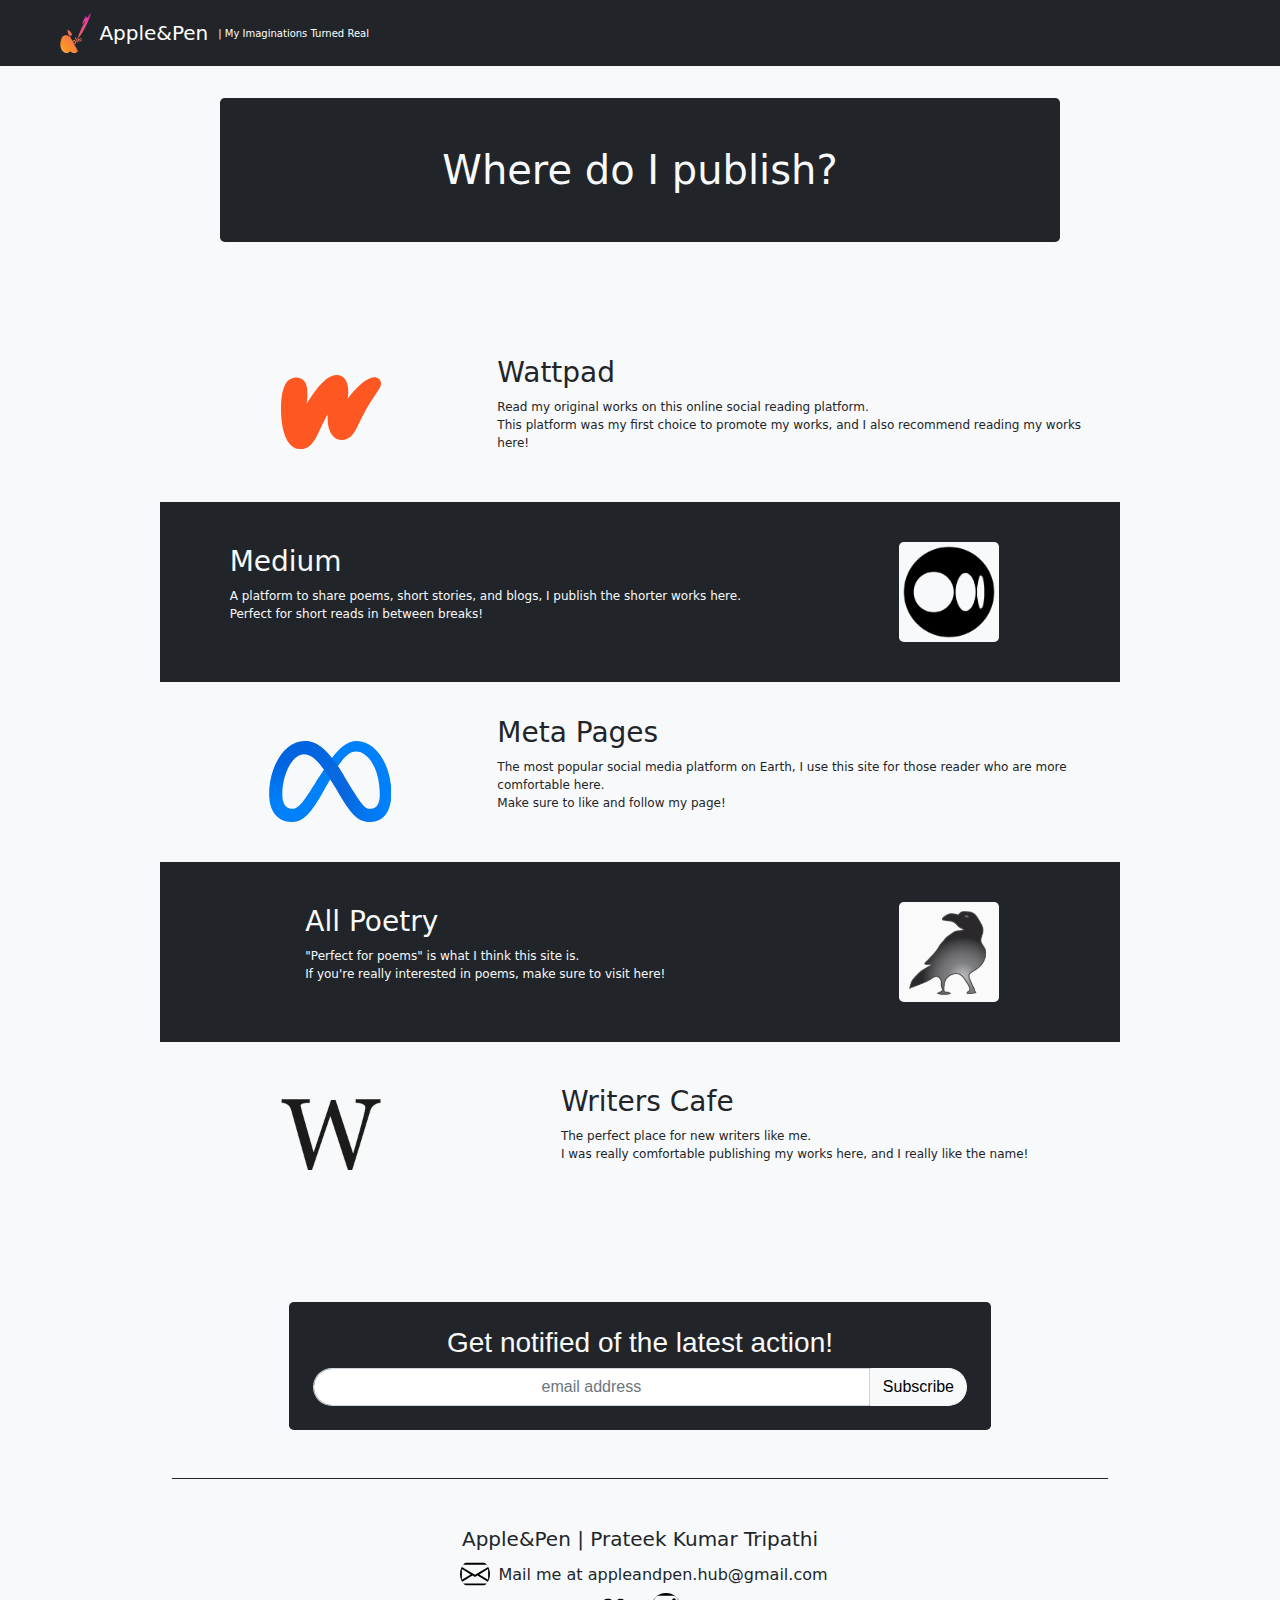
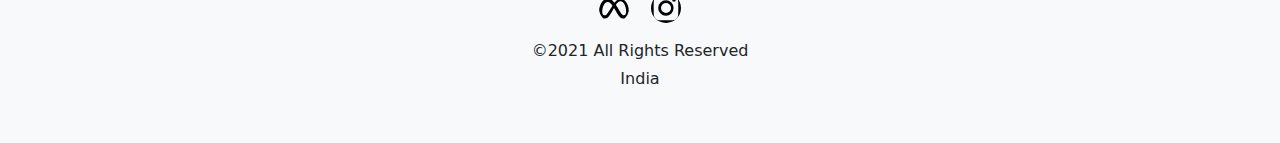
==== commit eb181831: "Update read.html" ====
--- a/read.html
+++ b/read.html
@@ -96,28 +96,28 @@
 			</div>
       
 			<!-- Mailchimp subscribe form -->
-      <section id="subscribe" class="subscribe p-4 mt-0 mb-5 rounded-3 bg-dark text-light w-75 mx-auto">
-				<!-- Begin Mailchimp Signup Form -->
-				<!-- <link href="//cdn-images.mailchimp.com/embedcode/horizontal-slim-10_7.css" rel="stylesheet" type="text/css"> -->
-				<style type="text/css">
-					#mc_embed_signup{background:#fff; clear:left; font:14px Helvetica,Arial,sans-serif; width:100%;}
-					/* Add your own Mailchimp form style overrides in your site stylesheet or in this style block.
-						 We recommend moving this block and the preceding CSS link to the HEAD of your HTML file. */
-				</style>
-				<div id="mc_embed_signup" class="bg-dark text-light">
-					<h3 class="text-center mb-2">Get notified of the latest action!</h3>
-					<form action="https://github.us20.list-manage.com/subscribe/post?u=c9822c4c4043ec5ae8eb82629&amp;id=b5cadbae41" method="post" id="mc-embedded-subscribe-form" name="mc-embedded-subscribe-form" class="validate" target="_blank" novalidate>
-						<div id="mc_embed_signup_scroll">
-							<label for="mce-EMAIL"></label>
-							<input type="email" value="" name="EMAIL" class="email rounded-pill rounded-end form-control px-2 text-center" id="mce-EMAIL" placeholder="email address" required>
-							<!-- real people should not fill this in and expect good things - do not remove this or risk form bot signups-->
-							<div style="position: absolute; left: -5000px;" aria-hidden="true"><input type="text" name="b_c9822c4c4043ec5ae8eb82629_b5cadbae41" tabindex="-1" value=""></div>
-							<div class="clear"><input type="submit" value="Subscribe" name="subscribe" id="mc-embedded-subscribe" class="button btn btn-light bg-light rounded-pill rounded-start"></div>
-						</div>
-					</form>
-				</div>
-				<!--End mc_embed_signup-->
-			</section>
+        <section id="subscribe" class="subscribe p-4 mt-0 mb-5 rounded-3 bg-dark text-light w-75 mx-auto">
+          <!-- Begin Mailchimp Signup Form -->
+          <!-- <link href="//cdn-images.mailchimp.com/embedcode/horizontal-slim-10_7.css" rel="stylesheet" type="text/css"> -->
+          <style type="text/css">
+            #mc_embed_signup{background:#fff; clear:left; font:14px Helvetica,Arial,sans-serif; width:100%;}
+            /* Add your own Mailchimp form style overrides in your site stylesheet or in this style block.
+              We recommend moving this block and the preceding CSS link to the HEAD of your HTML file. */
+          </style>
+          <div id="mc_embed_signup" class="bg-dark text-light">
+            <h3 class="text-center mb-2">Get notified of the latest action!</h3>
+            <form action="https://github.us20.list-manage.com/subscribe/post?u=c9822c4c4043ec5ae8eb82629&amp;id=b5cadbae41" method="post" id="mc-embedded-subscribe-form" name="mc-embedded-subscribe-form" class="validate" target="_blank" novalidate>
+              <div id="mc_embed_signup_scroll">
+                <label for="mce-EMAIL"></label>
+                <input type="email" value="" name="EMAIL" class="email form-control px-2 text-center" id="mce-EMAIL" placeholder="email address" required>
+                <!-- real people should not fill this in and expect good things - do not remove this or risk form bot signups-->
+                <div style="position: absolute; left: -5000px;" aria-hidden="true"><input type="text" name="b_c9822c4c4043ec5ae8eb82629_b5cadbae41" tabindex="-1" value=""></div>
+                <div class="clear text-center"><input type="submit" value="Subscribe" name="subscribe" id="mc-embedded-subscribe" class="button btn btn-light"></div>
+              </div>
+            </form>
+          </div>
+          <!--End mc_embed_signup-->
+        </section>
 
 
       <footer class="text-center p-5">
